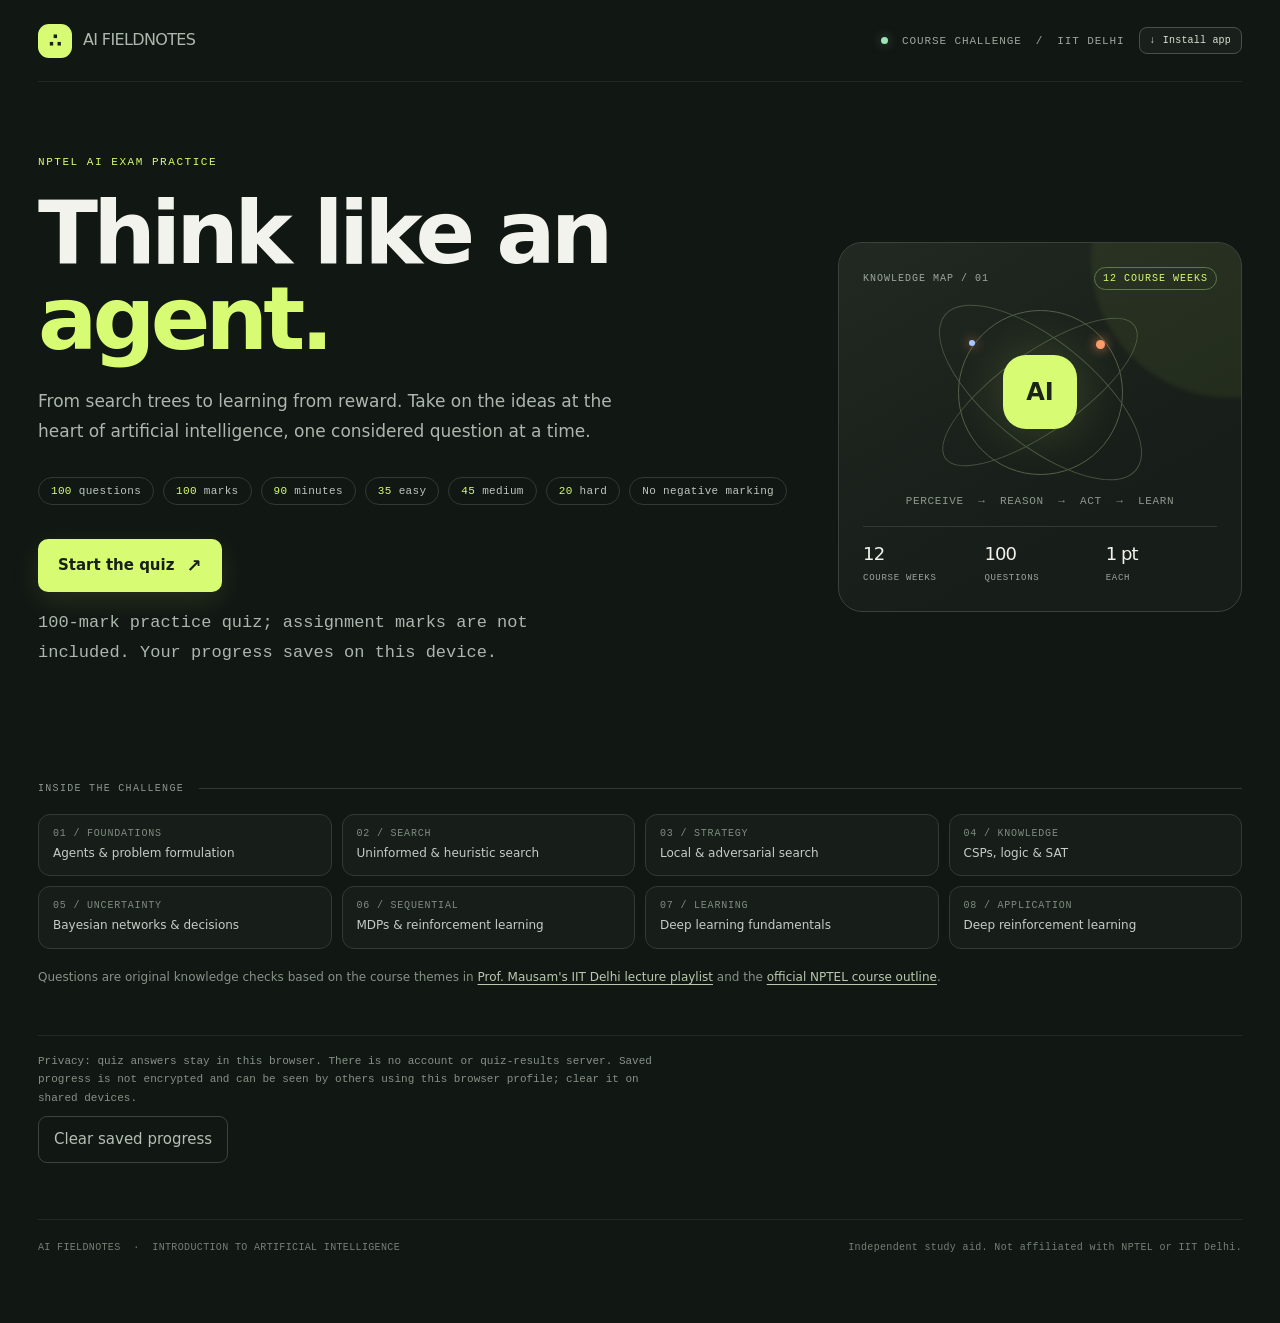
==== publish/index.html @ 31dbb37e "Deploy AI Quiz website" ====
<!doctype html>
<html lang="en">
<head>
  <meta charset="utf-8">
  <meta name="viewport" content="width=device-width, initial-scale=1, viewport-fit=cover">
  <meta name="apple-mobile-web-app-capable" content="yes">
  <meta name="apple-mobile-web-app-status-bar-style" content="black-translucent">
  <meta name="apple-mobile-web-app-title" content="AI Fieldnotes">
  <meta name="mobile-web-app-capable" content="yes">
  <meta name="referrer" content="no-referrer">
  <meta http-equiv="Content-Security-Policy" content="default-src 'self'; script-src 'self'; style-src 'self'; img-src 'self' data:; font-src 'self'; connect-src 'self'; manifest-src 'self'; worker-src 'self'; base-uri 'self'; form-action 'self'; object-src 'none'">
  <link rel="manifest" href="./manifest.webmanifest">
  <link rel="icon" href="./favicon.svg" type="image/svg+xml">
  <link rel="apple-touch-icon" sizes="180x180" href="./icons/apple-touch-icon.png">
  <meta name="theme-color" content="#111713">
  <meta name="description" content="A 100-question, 100-mark exam practice quiz based on the IIT Delhi Introduction to Artificial Intelligence course.">
  <title>AI Fieldnotes — Introduction to Artificial Intelligence</title>

  <link rel="stylesheet" href="./styles.css?v=15">
</head>
<body>
  <div class="shell">
    <header class="topbar">
      <a class="brand" href="#" aria-label="AI Fieldnotes home"><span class="brand-mark">∴</span><span>AI <span>FIELDNOTES</span></span></a>
      <div class="top-right"><span class="status-dot"></span><span class="top-label">Course challenge</span><span aria-hidden="true" class="top-divider">/</span><span class="top-label">IIT Delhi</span><button id="install-btn" class="install-btn" type="button" aria-label="Install AI Fieldnotes">&#8595; <span>Install app</span></button></div>
    </header>

    <main id="welcome-view">
      <section class="hero">
        <div class="hero-copy">
          <div class="eyebrow">NPTEL AI exam practice</div>
          <h1>Think like an <span class="accent">agent.</span></h1>
          <p>From search trees to learning from reward. Take on the ideas at the heart of artificial intelligence, one considered question at a time.</p>
          <div class="pill-row"><span class="pill"><strong>100</strong> questions</span><span class="pill"><strong>100</strong> marks</span><span class="pill"><strong>90</strong> minutes</span><span class="pill"><strong>35</strong> easy</span><span class="pill"><strong>45</strong> medium</span><span class="pill"><strong>20</strong> hard</span><span class="pill">No negative marking</span></div>
          <div class="start-actions">
            <button id="start-btn" class="primary-btn" type="button" disabled aria-busy="true">Loading quiz...</button>
            <button id="end-saved-btn" class="quiet-btn hidden" type="button">End saved quiz and see results</button>
          </div>
          <p id="app-status" class="app-status" role="status" aria-live="polite">Preparing your quiz...</p>
          <p class="hero-note">100-mark practice quiz; assignment marks are not included. Your progress saves on this device.</p>
        </div>
        <aside class="visual-card" aria-label="Quiz overview">
          <div class="visual-top"><span>Knowledge map / 01</span><span class="live-tag">12 course weeks</span></div>
          <div class="orbit-wrap"><div class="orbit"><div class="orbit-core">AI</div><span class="orbit-dot"></span><span class="orbit-dot two"></span></div></div>
          <div class="visual-caption">PERCEIVE&nbsp; → &nbsp;REASON&nbsp; → &nbsp;ACT&nbsp; → &nbsp;LEARN</div>
          <div class="mini-stats"><div class="mini-stat"><b>12</b><span>Course weeks</span></div><div class="mini-stat"><b>100</b><span>Questions</span></div><div class="mini-stat"><b>1 pt</b><span>Each</span></div></div>
        </aside>
      </section>
      <section class="coverage" aria-labelledby="coverage-title">
        <div class="section-line" id="coverage-title">Inside the challenge</div>
        <div class="topic-grid">
          <div class="topic-chip"><b>01 / FOUNDATIONS</b>Agents & problem formulation</div>
          <div class="topic-chip"><b>02 / SEARCH</b>Uninformed & heuristic search</div>
          <div class="topic-chip"><b>03 / STRATEGY</b>Local & adversarial search</div>
          <div class="topic-chip"><b>04 / KNOWLEDGE</b>CSPs, logic & SAT</div>
          <div class="topic-chip"><b>05 / UNCERTAINTY</b>Bayesian networks & decisions</div>
          <div class="topic-chip"><b>06 / SEQUENTIAL</b>MDPs & reinforcement learning</div>
          <div class="topic-chip"><b>07 / LEARNING</b>Deep learning fundamentals</div>
          <div class="topic-chip"><b>08 / APPLICATION</b>Deep reinforcement learning</div>
        </div>
        <p class="source-note">Questions are original knowledge checks based on the course themes in <a href="https://youtube.com/playlist?list=PLp6ek2hDcoNB_YJCruBFjhF79f5ZHyBuz" target="_blank" rel="noreferrer">Prof. Mausam's IIT Delhi lecture playlist</a> and the <a href="https://archive.nptel.ac.in/content/syllabus_pdf/106102220.pdf" target="_blank" rel="noreferrer">official NPTEL course outline</a>.</p>
        <hr class="privacy-divider" aria-hidden="true">
        <p class="hero-note privacy-note">Privacy: quiz answers stay in this browser. There is no account or quiz-results server. Saved progress is not encrypted and can be seen by others using this browser profile; clear it on shared devices.</p>
        <button id="clear-saved-btn" class="quiet-btn" type="button">Clear saved progress</button>
      </section>
    </main>

    <main id="quiz-view" class="hidden" aria-live="polite"></main>
    <main id="result-view" class="hidden"></main>
    <footer class="footer"><span>AI FIELDNOTES &nbsp;·&nbsp; INTRODUCTION TO ARTIFICIAL INTELLIGENCE</span><span>Independent study aid. Not affiliated with NPTEL or IIT Delhi.</span></footer>
  </div>

  <div id="modal-root"></div>
  <div id="toast-root" aria-live="polite"></div>
    <script src="./app.js" defer></script>
</body>
</html>
---- publish/styles.css ----
:root{color-scheme:dark;--bg:#111713;--panel:#191f1b;--panel2:#202823;--line:#303b33;--text:#f1f3ec;--muted:#9ca79d;--lime:#d7fb72;--lime-dark:#a7cd45;--orange:#ff9b6a;--green:#9be5b7;--red:#ff917f;--mono:ui-monospace,SFMono-Regular,Consolas,monospace;--sans:system-ui,-apple-system,BlinkMacSystemFont,"Segoe UI",sans-serif;--display:system-ui,-apple-system,BlinkMacSystemFont,"Segoe UI",sans-serif;--radius:18px}
    *{box-sizing:border-box}html{scroll-behavior:smooth}body{margin:0;background:var(--bg);color:var(--text);font-family:var(--sans);font-size:15px;line-height:1.55}button{font:inherit;color:inherit}button:focus-visible,a:focus-visible,summary:focus-visible{outline:2px solid var(--lime);outline-offset:3px}a{color:inherit}.shell{max-width:1280px;margin:auto;padding:0 38px}.topbar{height:82px;display:flex;align-items:center;justify-content:space-between;border-bottom:1px solid rgba(255,255,255,.08)}.brand{display:flex;gap:11px;align-items:center;text-decoration:none;font-family:var(--display);font-weight:800;font-size:16px;letter-spacing:-.04em}.brand-mark{width:34px;height:34px;border-radius:11px;background:var(--lime);color:#172015;display:grid;place-items:center;font-size:19px;font-weight:800}.brand span:last-child{color:#aeb8ad;font-weight:500}.top-right{display:flex;align-items:center;gap:14px;color:var(--muted);font:11px var(--mono);letter-spacing:.08em;text-transform:uppercase}.status-dot{width:7px;height:7px;background:var(--green);border-radius:50%;box-shadow:0 0 12px #9be5b766}.eyebrow{font:11px var(--mono);letter-spacing:.14em;text-transform:uppercase;color:var(--lime)}h1,h2,h3,p{margin-top:0}h1,h2,h3{font-family:var(--display);letter-spacing:-.055em}h1{font-size:clamp(48px,7vw,88px);line-height:.98;font-weight:700;margin:22px 0 25px;max-width:760px}h1 .accent{color:var(--lime)}h2{font-size:clamp(25px,3vw,36px);line-height:1.12;margin-bottom:10px}h3{font-size:19px;margin-bottom:7px}.muted{color:var(--muted)}.hero{display:grid;grid-template-columns:minmax(0,1.3fr) minmax(300px,.7fr);gap:50px;padding:74px 0 60px;align-items:center}.hero-copy p{max-width:585px;font-size:17px;line-height:1.75;color:#adb7ad;margin-bottom:30px}.pill-row{display:flex;gap:9px;flex-wrap:wrap;margin-bottom:34px}.pill{border:1px solid var(--line);border-radius:100px;padding:7px 12px;color:#bdc7bd;font:11px var(--mono);letter-spacing:.03em}.pill strong{color:var(--lime);font-weight:500}.primary-btn,.secondary-btn,.quiet-btn{border:0;cursor:pointer;transition:transform .18s ease,background .18s ease,border-color .18s ease}.primary-btn{display:inline-flex;align-items:center;justify-content:center;gap:12px;background:var(--lime);color:#172015;border-radius:10px;padding:15px 20px;font-weight:700;box-shadow:0 9px 28px #d7fb721a}.primary-btn:hover{background:#e2ff95;transform:translateY(-2px)}.primary-btn .arrow{font-size:18px;line-height:1}.hero-note{font:11px var(--mono);color:#879287;margin:16px 0 0}.visual-card{border:1px solid #39433a;background:linear-gradient(150deg,#212922,#171d18 70%);border-radius:24px;padding:24px;position:relative;overflow:hidden;min-height:370px}.visual-card:after{content:"";position:absolute;width:280px;height:280px;right:-130px;top:-125px;border-radius:50%;background:#c9f56410;filter:blur(2px)}.visual-top{display:flex;align-items:center;justify-content:space-between;font:10px var(--mono);letter-spacing:.1em;color:var(--muted);text-transform:uppercase}.live-tag{border:1px solid #59704a;color:var(--lime);border-radius:100px;padding:5px 8px}.orbit-wrap{height:205px;display:grid;place-items:center;position:relative}.orbit{width:165px;height:165px;border:1px solid #546049;border-radius:50%;display:grid;place-items:center;position:relative}.orbit:before,.orbit:after{content:"";position:absolute;border:1px solid #45533f;border-radius:50%;transform:rotate(-35deg)}.orbit:before{width:230px;height:78px}.orbit:after{width:245px;height:103px;transform:rotate(39deg)}.orbit-core{width:74px;height:74px;border-radius:23px;background:var(--lime);display:grid;place-items:center;color:#1b2417;font:800 24px var(--display);box-shadow:0 0 50px #d7fb7230;z-index:2}.orbit-dot{position:absolute;width:9px;height:9px;background:#ff9b6a;border-radius:50%;right:17px;top:29px;box-shadow:0 0 12px #ff9b6a}.orbit-dot.two{background:#a8c6ff;left:10px;bottom:36px;right:auto;width:6px;height:6px}.visual-caption{font:11px var(--mono);color:#8e998e;text-align:center;letter-spacing:.06em}.mini-stats{display:grid;grid-template-columns:1fr 1fr 1fr;border-top:1px solid var(--line);margin-top:19px;padding-top:16px;gap:10px}.mini-stat b{display:block;font:18px var(--display);letter-spacing:-.05em}.mini-stat span{font:9px var(--mono);color:var(--muted);letter-spacing:.08em;text-transform:uppercase}.section-line{display:flex;align-items:center;gap:15px;color:#8d988e;font:10px var(--mono);letter-spacing:.13em;text-transform:uppercase;margin-bottom:20px}.section-line:after{content:"";height:1px;background:var(--line);flex:1}.coverage{padding:25px 0 56px}.topic-grid{display:grid;grid-template-columns:repeat(4,1fr);gap:10px}.topic-chip{border:1px solid var(--line);border-radius:12px;padding:13px 14px;background:#171d19;color:#c5cec4;font-size:12px}.topic-chip b{display:block;font:10px var(--mono);color:#7f8c80;margin-bottom:5px;letter-spacing:.08em}.source-note{margin-top:19px;color:#879287;font-size:12px}.source-note a{color:#bac9ae;text-decoration-thickness:1px;text-underline-offset:3px}.footer{padding:22px 0 30px;border-top:1px solid rgba(255,255,255,.08);display:flex;justify-content:space-between;gap:20px;color:#758075;font:10px var(--mono);letter-spacing:.035em}
    .quiz-layout{display:grid;grid-template-columns:270px minmax(0,1fr);gap:25px;padding:34px 0 60px}.quiz-side,.question-panel,.result-card{border:1px solid var(--line);border-radius:var(--radius);background:var(--panel)}.quiz-side{padding:22px;height:max-content;position:sticky;top:18px}.side-heading{font:10px var(--mono);letter-spacing:.12em;color:#899489;text-transform:uppercase}.side-title{font:600 17px var(--display);margin:5px 0 2px}.side-meta{font:11px var(--mono);color:#879287}.progress-track{height:5px;border-radius:6px;background:#313a32;overflow:hidden;margin:18px 0 9px}.progress-fill{height:100%;width:0;background:var(--lime);transition:width .3s ease}.progress-label{display:flex;justify-content:space-between;font:10px var(--mono);color:#a1aca1}.question-nav{display:grid;grid-template-columns:repeat(5,1fr);gap:8px;margin:22px 0}.nav-number{aspect-ratio:1;border:1px solid #3b463d;border-radius:9px;background:transparent;color:#9ca69b;font:11px var(--mono);cursor:pointer;position:relative}.nav-number:hover{border-color:#a6be70;color:var(--text)}.nav-number.current{border-color:var(--lime);background:#d7fb7215;color:var(--lime)}.nav-number.answered:not(.current):after{content:"";position:absolute;width:4px;height:4px;right:5px;top:5px;background:var(--lime);border-radius:50%}.nav-number.flagged:before{content:"";position:absolute;left:5px;top:5px;width:5px;height:5px;background:var(--orange);border-radius:50%}.side-legend{display:flex;gap:12px;color:#839083;font:9px var(--mono);padding-top:14px;border-top:1px solid var(--line)}.legend-dot{display:inline-block;width:5px;height:5px;border-radius:50%;background:var(--lime);margin-right:5px;vertical-align:middle}.legend-dot.orange{background:var(--orange)}.timer-box{border:1px solid var(--line);border-radius:11px;display:flex;justify-content:space-between;padding:12px 13px;margin-top:18px}.timer-label{font:9px var(--mono);color:#879287;text-transform:uppercase;letter-spacing:.08em}.timer-value{font:13px var(--mono);color:#e7eee4}.timer-value.urgent{color:var(--orange)}.question-panel{padding:clamp(23px,4vw,42px);min-height:555px;display:flex;flex-direction:column}.q-topline{display:flex;align-items:center;justify-content:space-between;gap:12px;margin-bottom:33px}.q-number{font:11px var(--mono);color:#9ca69b;letter-spacing:.08em}.q-topic{border:1px solid #495541;border-radius:100px;padding:5px 10px;font:10px var(--mono);color:#c4df8d}.flag-btn{border:0;background:transparent;color:#8e998e;font-size:12px;cursor:pointer;padding:7px}.flag-btn:hover,.flag-btn.active{color:var(--orange)}.question-text{font:600 clamp(23px,3vw,32px)/1.3 var(--display);letter-spacing:-.04em;max-width:800px;margin-bottom:25px}.select-hint{font:10px var(--mono);color:#7f8a7f;margin-bottom:12px}.option-list{display:grid;gap:10px}.option{width:100%;text-align:left;display:grid;grid-template-columns:30px 1fr 18px;align-items:center;gap:13px;border:1px solid #343f36;background:#1b221d;padding:14px 15px;border-radius:12px;color:#dce2d9;cursor:pointer;transition:border .15s ease,background .15s ease}.option:hover{border-color:#71845c;background:#202a21}.option.selected{border-color:var(--lime);background:#d7fb720d}.option-key{height:25px;width:25px;border-radius:8px;border:1px solid #465147;color:#9eaa9e;display:grid;place-items:center;font:10px var(--mono)}.option.selected .option-key{background:var(--lime);border-color:var(--lime);color:#192016}.option-text{font-size:14px;line-height:1.5}.option-check{color:var(--lime);font-size:15px;opacity:0}.option.selected .option-check{opacity:1}.q-bottom{display:flex;justify-content:space-between;align-items:center;gap:10px;margin-top:auto;padding-top:30px}.quiet-btn{background:transparent;border:1px solid #3a453d;border-radius:9px;padding:11px 15px;color:#b5bfb4;cursor:pointer}.quiet-btn:hover:not(:disabled){border-color:#7c8d68;color:var(--text)}.quiet-btn:disabled{opacity:.35;cursor:default}.q-actions{display:flex;gap:9px}.q-bottom .primary-btn{padding:11px 16px;font-size:13px}.keyboard-tip{margin:20px 0 0;text-align:center;color:#788378;font:9px var(--mono)}.kbd{border:1px solid #39433b;border-radius:4px;padding:2px 4px;color:#a9b4a9}
    .result-wrap{padding:42px 0 64px;max-width:1000px;margin:auto}.result-hero{display:grid;grid-template-columns:1.1fr .9fr;gap:20px;margin:27px 0 20px}.result-card{padding:28px}.score-card{background:linear-gradient(145deg,#252e23,#1b221d);position:relative;overflow:hidden}.score-card:after{content:"";position:absolute;width:220px;height:220px;border:1px solid #d7fb721c;border-radius:50%;right:-100px;bottom:-130px;box-shadow:0 0 0 23px #d7fb7208,0 0 0 47px #d7fb7205}.score-label{font:10px var(--mono);letter-spacing:.12em;text-transform:uppercase;color:#a2af9e}.score-big{font:800 clamp(66px,10vw,100px)/1 var(--display);letter-spacing:-.09em;margin:16px 0 6px;color:var(--lime)}.score-big small{font-size:21px;color:#8f9a8e;letter-spacing:-.02em}.score-message{font-size:14px;color:#b9c4b7;max-width:430px}.score-card .primary-btn{margin-top:13px}.result-side{display:flex;flex-direction:column;gap:12px}.stat-card{flex:1;border:1px solid var(--line);background:var(--panel);border-radius:var(--radius);padding:19px 21px}.stat-card span{font:10px var(--mono);color:#89958a;letter-spacing:.1em;text-transform:uppercase}.stat-card b{display:block;font:600 25px var(--display);letter-spacing:-.05em;margin-top:3px}.section-title{display:flex;justify-content:space-between;align-items:baseline;gap:10px;margin:35px 0 14px}.section-title span{font:10px var(--mono);color:#818d82}.breakdown{display:grid;gap:8px}.break-row{display:grid;grid-template-columns:190px 1fr 60px;gap:15px;align-items:center;border:1px solid var(--line);background:#171d19;border-radius:10px;padding:12px 14px}.break-name{font-size:12px;color:#c2cbc1}.break-bar{appearance:none;width:100%;height:5px;border:0;background:#303a32;border-radius:9px;overflow:hidden;vertical-align:middle}.break-bar::-webkit-progress-bar{background:#303a32;border-radius:9px}.break-bar::-webkit-progress-value{background:#a8c867;border-radius:9px}.break-bar::-moz-progress-bar{background:#a8c867;border-radius:9px}.break-score{text-align:right;font:10px var(--mono);color:#aab5a9}.review-box{border:1px solid var(--line);background:var(--panel);border-radius:14px;margin-bottom:10px;overflow:hidden}.review-box summary{cursor:pointer;list-style:none;padding:15px 17px;display:grid;grid-template-columns:35px 1fr auto;align-items:start;gap:10px}.review-box summary::-webkit-details-marker{display:none}.review-icon{width:25px;height:25px;border-radius:8px;display:grid;place-items:center;font:12px var(--mono)}.review-icon.correct{background:#9be5b71b;color:var(--green)}.review-icon.incorrect{background:#ff917f19;color:var(--red)}.review-q{font-size:13px;line-height:1.45}.review-score{font:10px var(--mono);color:#98a397}.review-content{padding:0 20px 18px 62px;color:#aeb9ae;font-size:12px}.review-content p{margin:6px 0}.review-content b{color:#e7eee4}.review-content .correct-answer{color:var(--green)}.review-content .your-answer{color:var(--red)}.review-content .your-answer.neutral{color:#bbc4ba}.result-actions{display:flex;gap:9px;flex-wrap:wrap;margin-top:22px}.result-actions .primary-btn,.result-actions .quiet-btn{font-size:12px}.modal-backdrop{position:fixed;inset:0;background:#090c0ad9;display:grid;place-items:center;padding:20px;z-index:10;backdrop-filter:blur(5px)}.modal{width:min(440px,100%);border:1px solid #485446;background:#1b221d;border-radius:19px;padding:26px;box-shadow:0 20px 80px #0009}.modal h2{font-size:24px;margin-bottom:8px}.modal p{font-size:13px;color:#aab5a8}.modal-actions{display:flex;justify-content:flex-end;gap:8px;margin-top:22px}.hidden{display:none!important}.toast{position:fixed;bottom:20px;left:50%;transform:translateX(-50%);background:#273128;border:1px solid #58674b;color:#e8f2e1;border-radius:10px;padding:10px 15px;font:11px var(--mono);z-index:20;box-shadow:0 10px 35px #0007}
    @media(max-width:900px){.shell{padding:0 24px}.hero{gap:25px}.topic-grid{grid-template-columns:repeat(3,1fr)}.quiz-layout{grid-template-columns:220px minmax(0,1fr);gap:15px}.quiz-side{padding:16px}.question-nav{gap:5px}.nav-number{border-radius:7px}}
    @media(max-width:680px){.shell{padding:0 17px}.topbar{height:66px}.top-right{font-size:9px}.hero{grid-template-columns:1fr;padding:49px 0 42px;gap:32px}.hero-copy p{font-size:15px}.visual-card{min-height:340px}.topic-grid{grid-template-columns:repeat(2,1fr)}.coverage{padding-bottom:38px}.footer{font-size:9px;flex-direction:column;gap:7px}.quiz-layout{grid-template-columns:1fr;padding-top:17px}.quiz-side{position:static;padding:14px}.side-heading,.side-title,.side-meta,.side-legend{display:none}.progress-track{margin:0 0 7px}.progress-label{font-size:9px}.question-nav{display:flex;overflow-x:auto;margin:13px 0 0;padding:1px 1px 4px}.nav-number{flex:0 0 32px;width:32px;height:32px;aspect-ratio:auto}.timer-box{position:absolute;right:17px;top:73px;padding:6px 9px;gap:9px;border:0}.timer-label{display:none}.question-panel{min-height:calc(100dvh - 190px);padding:21px 17px}.q-topline{margin-bottom:25px;padding-right:2px}.question-text{font-size:25px}.option{grid-template-columns:27px 1fr 14px;gap:10px;padding:12px}.option-text{font-size:13px}.q-bottom{padding-top:24px}.q-bottom .primary-btn,.quiet-btn{padding:10px 12px}.keyboard-tip{display:none}.result-wrap{padding-top:28px}.result-hero{grid-template-columns:1fr}.score-card{padding:23px}.result-side{display:grid;grid-template-columns:1fr 1fr}.stat-card{padding:14px}.stat-card b{font-size:20px}.break-row{grid-template-columns:120px 1fr 45px;gap:8px;padding:10px}.break-name{font-size:10px}.review-box summary{grid-template-columns:28px 1fr auto;padding:13px 12px;gap:7px}.review-q{font-size:12px}.review-content{padding:0 13px 15px 47px}.section-title{margin-top:28px}}
    @media(max-width:370px){.shell{padding:0 12px}.top-right{gap:7px}.brand{font-size:14px}.topic-grid{gap:7px}.topic-chip{padding:10px}.q-actions{gap:5px}.q-bottom .primary-btn,.quiet-btn{font-size:11px;padding:9px}.question-text{font-size:22px}}
    @media(prefers-reduced-motion:reduce){*,*:before,*:after{scroll-behavior:auto!important;transition:none!important;animation:none!important}}
  

    .start-actions{display:flex;flex-wrap:wrap;align-items:center;gap:10px}
    .privacy-note{max-width:620px;line-height:1.7}
    .q-topline-info{display:flex;align-items:center;gap:9px;flex-wrap:wrap}
    .difficulty-badge{display:inline-block;border:1px solid var(--line);border-radius:100px;padding:4px 8px;font:9px var(--mono);letter-spacing:.08em}
    .difficulty-easy{color:var(--green);border-color:#3c6950}
    .difficulty-medium{color:#f4d68a;border-color:#6f5e34}
    .difficulty-hard{color:var(--orange);border-color:#73483b}
    body{padding-top:env(safe-area-inset-top);padding-bottom:env(safe-area-inset-bottom)}
    .install-btn{display:inline-flex;align-items:center;gap:7px;border:1px solid #465248;border-radius:8px;background:#19201b;color:#d8e2d5;padding:7px 10px;font:10px var(--mono);letter-spacing:.02em;cursor:pointer;transition:border-color .18s ease,background .18s ease}
    .install-btn:hover{border-color:var(--lime);background:#232c24}
    .install-btn:disabled{opacity:.65;cursor:default}
    .primary-btn:disabled{opacity:.7;cursor:wait;transform:none}
    .app-status{font:11px var(--mono);color:#a8b39f;margin:11px 0 0}
    .app-status.error{color:var(--orange);max-width:470px;line-height:1.7}
    @media(min-width:901px){.shell{padding-left:max(38px,env(safe-area-inset-left));padding-right:max(38px,env(safe-area-inset-right))}}
    @media(min-width:681px) and (max-width:900px){.shell{padding-left:max(24px,env(safe-area-inset-left));padding-right:max(24px,env(safe-area-inset-right))}}
    @media(max-width:680px){.shell{padding-left:max(17px,env(safe-area-inset-left));padding-right:max(17px,env(safe-area-inset-right))}.top-label,.top-divider{display:none}.top-right{gap:8px}.install-btn{padding:7px 8px}}
    @media(max-width:370px){.shell{padding-left:max(12px,env(safe-area-inset-left));padding-right:max(12px,env(safe-area-inset-right))}.install-btn span{display:none}.install-btn{font-size:14px}}
  

    @media print {
      :root{color-scheme:light;--bg:#fff;--panel:#fff;--text:#111;--muted:#555;--line:#ddd}
      body{background:#fff;color:#111}.shell{max-width:none;padding:0}.topbar,.footer,.result-actions,.score-card .primary-btn{display:none!important}
      #welcome-view,#quiz-view{display:none!important}#result-view{display:block!important}.result-wrap{padding:0;max-width:none}
      .result-card,.stat-card,.break-row,.review-box{background:#fff;border-color:#ddd;break-inside:avoid}
      .score-card:after{display:none}.score-big{color:#304915}.result-review{break-inside:avoid}
      details.review-box{display:block}details.review-box:not([open])>.review-content{display:block}
      .result-hero{grid-template-columns:1.1fr .9fr}.section-title{margin:18px 0 8px}
    }
  

.coverage .privacy-divider{border:0;border-top:1px solid rgba(255,255,255,.08);width:100%;margin:48px 0 16px}.coverage .privacy-note{margin-top:0}.coverage #clear-saved-btn{margin-top:8px}
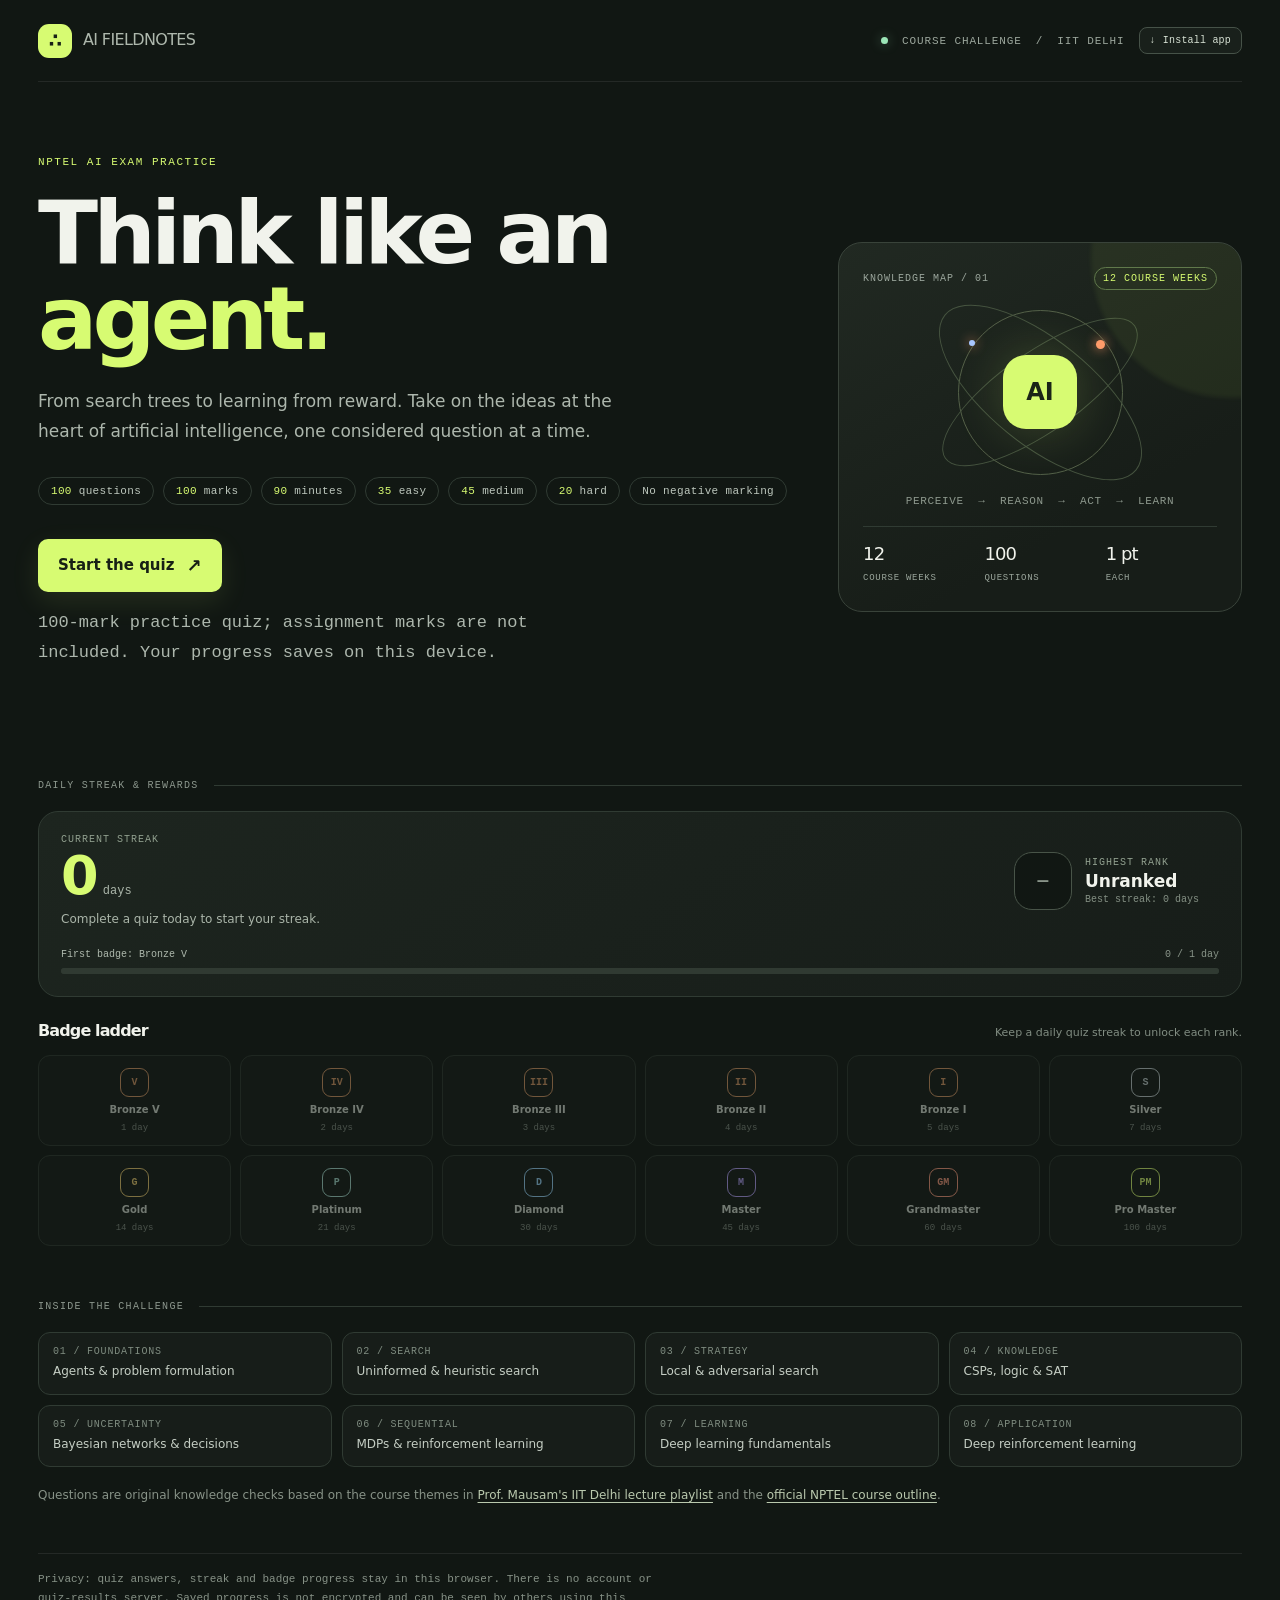
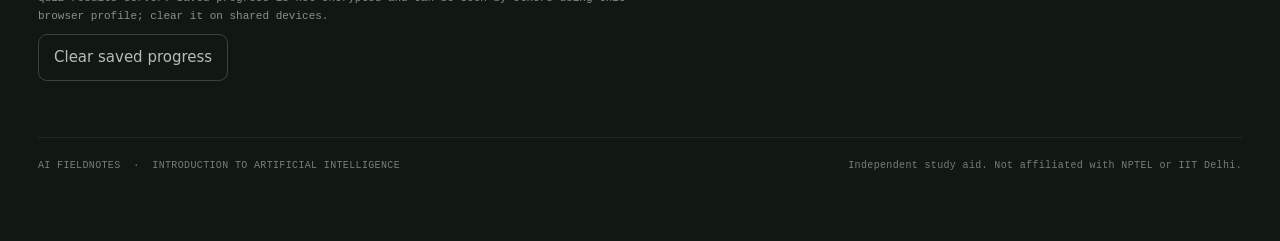
==== commit 5bde0e16: "Add streaks and rank rewards" ====
--- a/publish/index.html
+++ b/publish/index.html
@@ -16,7 +16,7 @@
   <meta name="description" content="A 100-question, 100-mark exam practice quiz based on the IIT Delhi Introduction to Artificial Intelligence course.">
   <title>AI Fieldnotes — Introduction to Artificial Intelligence</title>
 
-  <link rel="stylesheet" href="./styles.css?v=15">
+  <link rel="stylesheet" href="./styles.css?v=16">
 </head>
 <body>
   <div class="shell">
@@ -46,6 +46,32 @@
           <div class="mini-stats"><div class="mini-stat"><b>12</b><span>Course weeks</span></div><div class="mini-stat"><b>100</b><span>Questions</span></div><div class="mini-stat"><b>1 pt</b><span>Each</span></div></div>
         </aside>
       </section>
+      <section class="progress-section" aria-labelledby="progress-section-title">
+        <div class="section-line" id="progress-section-title">Daily streak &amp; rewards</div>
+        <div class="progress-panel">
+          <div class="streak-overview">
+            <div class="streak-primary">
+              <span class="progress-label-small">Current streak</span>
+              <div class="streak-number"><strong id="streak-current">0</strong><span>days</span></div>
+              <p id="streak-message" class="streak-message">Complete a quiz today to start your streak.</p>
+            </div>
+            <div class="rank-summary">
+              <div id="rank-seal" class="rank-seal" aria-hidden="true">—</div>
+              <div class="rank-summary-copy">
+                <span class="progress-label-small">Highest rank</span>
+                <strong id="rank-current">Unranked</strong>
+                <small id="streak-best">Best streak: 0 days</small>
+              </div>
+            </div>
+          </div>
+          <div class="rank-progress-wrap">
+            <div class="rank-progress-caption"><span id="rank-next-label">First badge: Bronze V</span><span id="rank-next-count">0 / 1 day</span></div>
+            <progress id="rank-progress" class="rank-progress" value="0" max="1" aria-label="Progress toward the next rank badge"></progress>
+          </div>
+        </div>
+        <div class="badge-heading"><h3>Badge ladder</h3><p>Keep a daily quiz streak to unlock each rank.</p></div>
+        <div id="badge-ladder" class="badge-ladder" role="list" aria-label="Streak rank badges"></div>
+      </section>
       <section class="coverage" aria-labelledby="coverage-title">
         <div class="section-line" id="coverage-title">Inside the challenge</div>
         <div class="topic-grid">
@@ -60,7 +86,7 @@
         </div>
         <p class="source-note">Questions are original knowledge checks based on the course themes in <a href="https://youtube.com/playlist?list=PLp6ek2hDcoNB_YJCruBFjhF79f5ZHyBuz" target="_blank" rel="noreferrer">Prof. Mausam's IIT Delhi lecture playlist</a> and the <a href="https://archive.nptel.ac.in/content/syllabus_pdf/106102220.pdf" target="_blank" rel="noreferrer">official NPTEL course outline</a>.</p>
         <hr class="privacy-divider" aria-hidden="true">
-        <p class="hero-note privacy-note">Privacy: quiz answers stay in this browser. There is no account or quiz-results server. Saved progress is not encrypted and can be seen by others using this browser profile; clear it on shared devices.</p>
+        <p class="hero-note privacy-note">Privacy: quiz answers, streak and badge progress stay in this browser. There is no account or quiz-results server. Saved progress is not encrypted and can be seen by others using this browser profile; clear it on shared devices.</p>
         <button id="clear-saved-btn" class="quiet-btn" type="button">Clear saved progress</button>
       </section>
     </main>
--- a/publish/styles.css
+++ b/publish/styles.css
@@ -1,4 +1,4 @@
-    :root{color-scheme:dark;--bg:#111713;--panel:#191f1b;--panel2:#202823;--line:#303b33;--text:#f1f3ec;--muted:#9ca79d;--lime:#d7fb72;--lime-dark:#a7cd45;--orange:#ff9b6a;--green:#9be5b7;--red:#ff917f;--mono:ui-monospace,SFMono-Regular,Consolas,monospace;--sans:system-ui,-apple-system,BlinkMacSystemFont,"Segoe UI",sans-serif;--display:system-ui,-apple-system,BlinkMacSystemFont,"Segoe UI",sans-serif;--radius:18px}
+﻿    :root{color-scheme:dark;--bg:#111713;--panel:#191f1b;--panel2:#202823;--line:#303b33;--text:#f1f3ec;--muted:#9ca79d;--lime:#d7fb72;--lime-dark:#a7cd45;--orange:#ff9b6a;--green:#9be5b7;--red:#ff917f;--mono:ui-monospace,SFMono-Regular,Consolas,monospace;--sans:system-ui,-apple-system,BlinkMacSystemFont,"Segoe UI",sans-serif;--display:system-ui,-apple-system,BlinkMacSystemFont,"Segoe UI",sans-serif;--radius:18px}
     *{box-sizing:border-box}html{scroll-behavior:smooth}body{margin:0;background:var(--bg);color:var(--text);font-family:var(--sans);font-size:15px;line-height:1.55}button{font:inherit;color:inherit}button:focus-visible,a:focus-visible,summary:focus-visible{outline:2px solid var(--lime);outline-offset:3px}a{color:inherit}.shell{max-width:1280px;margin:auto;padding:0 38px}.topbar{height:82px;display:flex;align-items:center;justify-content:space-between;border-bottom:1px solid rgba(255,255,255,.08)}.brand{display:flex;gap:11px;align-items:center;text-decoration:none;font-family:var(--display);font-weight:800;font-size:16px;letter-spacing:-.04em}.brand-mark{width:34px;height:34px;border-radius:11px;background:var(--lime);color:#172015;display:grid;place-items:center;font-size:19px;font-weight:800}.brand span:last-child{color:#aeb8ad;font-weight:500}.top-right{display:flex;align-items:center;gap:14px;color:var(--muted);font:11px var(--mono);letter-spacing:.08em;text-transform:uppercase}.status-dot{width:7px;height:7px;background:var(--green);border-radius:50%;box-shadow:0 0 12px #9be5b766}.eyebrow{font:11px var(--mono);letter-spacing:.14em;text-transform:uppercase;color:var(--lime)}h1,h2,h3,p{margin-top:0}h1,h2,h3{font-family:var(--display);letter-spacing:-.055em}h1{font-size:clamp(48px,7vw,88px);line-height:.98;font-weight:700;margin:22px 0 25px;max-width:760px}h1 .accent{color:var(--lime)}h2{font-size:clamp(25px,3vw,36px);line-height:1.12;margin-bottom:10px}h3{font-size:19px;margin-bottom:7px}.muted{color:var(--muted)}.hero{display:grid;grid-template-columns:minmax(0,1.3fr) minmax(300px,.7fr);gap:50px;padding:74px 0 60px;align-items:center}.hero-copy p{max-width:585px;font-size:17px;line-height:1.75;color:#adb7ad;margin-bottom:30px}.pill-row{display:flex;gap:9px;flex-wrap:wrap;margin-bottom:34px}.pill{border:1px solid var(--line);border-radius:100px;padding:7px 12px;color:#bdc7bd;font:11px var(--mono);letter-spacing:.03em}.pill strong{color:var(--lime);font-weight:500}.primary-btn,.secondary-btn,.quiet-btn{border:0;cursor:pointer;transition:transform .18s ease,background .18s ease,border-color .18s ease}.primary-btn{display:inline-flex;align-items:center;justify-content:center;gap:12px;background:var(--lime);color:#172015;border-radius:10px;padding:15px 20px;font-weight:700;box-shadow:0 9px 28px #d7fb721a}.primary-btn:hover{background:#e2ff95;transform:translateY(-2px)}.primary-btn .arrow{font-size:18px;line-height:1}.hero-note{font:11px var(--mono);color:#879287;margin:16px 0 0}.visual-card{border:1px solid #39433a;background:linear-gradient(150deg,#212922,#171d18 70%);border-radius:24px;padding:24px;position:relative;overflow:hidden;min-height:370px}.visual-card:after{content:"";position:absolute;width:280px;height:280px;right:-130px;top:-125px;border-radius:50%;background:#c9f56410;filter:blur(2px)}.visual-top{display:flex;align-items:center;justify-content:space-between;font:10px var(--mono);letter-spacing:.1em;color:var(--muted);text-transform:uppercase}.live-tag{border:1px solid #59704a;color:var(--lime);border-radius:100px;padding:5px 8px}.orbit-wrap{height:205px;display:grid;place-items:center;position:relative}.orbit{width:165px;height:165px;border:1px solid #546049;border-radius:50%;display:grid;place-items:center;position:relative}.orbit:before,.orbit:after{content:"";position:absolute;border:1px solid #45533f;border-radius:50%;transform:rotate(-35deg)}.orbit:before{width:230px;height:78px}.orbit:after{width:245px;height:103px;transform:rotate(39deg)}.orbit-core{width:74px;height:74px;border-radius:23px;background:var(--lime);display:grid;place-items:center;color:#1b2417;font:800 24px var(--display);box-shadow:0 0 50px #d7fb7230;z-index:2}.orbit-dot{position:absolute;width:9px;height:9px;background:#ff9b6a;border-radius:50%;right:17px;top:29px;box-shadow:0 0 12px #ff9b6a}.orbit-dot.two{background:#a8c6ff;left:10px;bottom:36px;right:auto;width:6px;height:6px}.visual-caption{font:11px var(--mono);color:#8e998e;text-align:center;letter-spacing:.06em}.mini-stats{display:grid;grid-template-columns:1fr 1fr 1fr;border-top:1px solid var(--line);margin-top:19px;padding-top:16px;gap:10px}.mini-stat b{display:block;font:18px var(--display);letter-spacing:-.05em}.mini-stat span{font:9px var(--mono);color:var(--muted);letter-spacing:.08em;text-transform:uppercase}.section-line{display:flex;align-items:center;gap:15px;color:#8d988e;font:10px var(--mono);letter-spacing:.13em;text-transform:uppercase;margin-bottom:20px}.section-line:after{content:"";height:1px;background:var(--line);flex:1}.coverage{padding:25px 0 56px}.topic-grid{display:grid;grid-template-columns:repeat(4,1fr);gap:10px}.topic-chip{border:1px solid var(--line);border-radius:12px;padding:13px 14px;background:#171d19;color:#c5cec4;font-size:12px}.topic-chip b{display:block;font:10px var(--mono);color:#7f8c80;margin-bottom:5px;letter-spacing:.08em}.source-note{margin-top:19px;color:#879287;font-size:12px}.source-note a{color:#bac9ae;text-decoration-thickness:1px;text-underline-offset:3px}.footer{padding:22px 0 30px;border-top:1px solid rgba(255,255,255,.08);display:flex;justify-content:space-between;gap:20px;color:#758075;font:10px var(--mono);letter-spacing:.035em}
     .quiz-layout{display:grid;grid-template-columns:270px minmax(0,1fr);gap:25px;padding:34px 0 60px}.quiz-side,.question-panel,.result-card{border:1px solid var(--line);border-radius:var(--radius);background:var(--panel)}.quiz-side{padding:22px;height:max-content;position:sticky;top:18px}.side-heading{font:10px var(--mono);letter-spacing:.12em;color:#899489;text-transform:uppercase}.side-title{font:600 17px var(--display);margin:5px 0 2px}.side-meta{font:11px var(--mono);color:#879287}.progress-track{height:5px;border-radius:6px;background:#313a32;overflow:hidden;margin:18px 0 9px}.progress-fill{height:100%;width:0;background:var(--lime);transition:width .3s ease}.progress-label{display:flex;justify-content:space-between;font:10px var(--mono);color:#a1aca1}.question-nav{display:grid;grid-template-columns:repeat(5,1fr);gap:8px;margin:22px 0}.nav-number{aspect-ratio:1;border:1px solid #3b463d;border-radius:9px;background:transparent;color:#9ca69b;font:11px var(--mono);cursor:pointer;position:relative}.nav-number:hover{border-color:#a6be70;color:var(--text)}.nav-number.current{border-color:var(--lime);background:#d7fb7215;color:var(--lime)}.nav-number.answered:not(.current):after{content:"";position:absolute;width:4px;height:4px;right:5px;top:5px;background:var(--lime);border-radius:50%}.nav-number.flagged:before{content:"";position:absolute;left:5px;top:5px;width:5px;height:5px;background:var(--orange);border-radius:50%}.side-legend{display:flex;gap:12px;color:#839083;font:9px var(--mono);padding-top:14px;border-top:1px solid var(--line)}.legend-dot{display:inline-block;width:5px;height:5px;border-radius:50%;background:var(--lime);margin-right:5px;vertical-align:middle}.legend-dot.orange{background:var(--orange)}.timer-box{border:1px solid var(--line);border-radius:11px;display:flex;justify-content:space-between;padding:12px 13px;margin-top:18px}.timer-label{font:9px var(--mono);color:#879287;text-transform:uppercase;letter-spacing:.08em}.timer-value{font:13px var(--mono);color:#e7eee4}.timer-value.urgent{color:var(--orange)}.question-panel{padding:clamp(23px,4vw,42px);min-height:555px;display:flex;flex-direction:column}.q-topline{display:flex;align-items:center;justify-content:space-between;gap:12px;margin-bottom:33px}.q-number{font:11px var(--mono);color:#9ca69b;letter-spacing:.08em}.q-topic{border:1px solid #495541;border-radius:100px;padding:5px 10px;font:10px var(--mono);color:#c4df8d}.flag-btn{border:0;background:transparent;color:#8e998e;font-size:12px;cursor:pointer;padding:7px}.flag-btn:hover,.flag-btn.active{color:var(--orange)}.question-text{font:600 clamp(23px,3vw,32px)/1.3 var(--display);letter-spacing:-.04em;max-width:800px;margin-bottom:25px}.select-hint{font:10px var(--mono);color:#7f8a7f;margin-bottom:12px}.option-list{display:grid;gap:10px}.option{width:100%;text-align:left;display:grid;grid-template-columns:30px 1fr 18px;align-items:center;gap:13px;border:1px solid #343f36;background:#1b221d;padding:14px 15px;border-radius:12px;color:#dce2d9;cursor:pointer;transition:border .15s ease,background .15s ease}.option:hover{border-color:#71845c;background:#202a21}.option.selected{border-color:var(--lime);background:#d7fb720d}.option-key{height:25px;width:25px;border-radius:8px;border:1px solid #465147;color:#9eaa9e;display:grid;place-items:center;font:10px var(--mono)}.option.selected .option-key{background:var(--lime);border-color:var(--lime);color:#192016}.option-text{font-size:14px;line-height:1.5}.option-check{color:var(--lime);font-size:15px;opacity:0}.option.selected .option-check{opacity:1}.q-bottom{display:flex;justify-content:space-between;align-items:center;gap:10px;margin-top:auto;padding-top:30px}.quiet-btn{background:transparent;border:1px solid #3a453d;border-radius:9px;padding:11px 15px;color:#b5bfb4;cursor:pointer}.quiet-btn:hover:not(:disabled){border-color:#7c8d68;color:var(--text)}.quiet-btn:disabled{opacity:.35;cursor:default}.q-actions{display:flex;gap:9px}.q-bottom .primary-btn{padding:11px 16px;font-size:13px}.keyboard-tip{margin:20px 0 0;text-align:center;color:#788378;font:9px var(--mono)}.kbd{border:1px solid #39433b;border-radius:4px;padding:2px 4px;color:#a9b4a9}
     .result-wrap{padding:42px 0 64px;max-width:1000px;margin:auto}.result-hero{display:grid;grid-template-columns:1.1fr .9fr;gap:20px;margin:27px 0 20px}.result-card{padding:28px}.score-card{background:linear-gradient(145deg,#252e23,#1b221d);position:relative;overflow:hidden}.score-card:after{content:"";position:absolute;width:220px;height:220px;border:1px solid #d7fb721c;border-radius:50%;right:-100px;bottom:-130px;box-shadow:0 0 0 23px #d7fb7208,0 0 0 47px #d7fb7205}.score-label{font:10px var(--mono);letter-spacing:.12em;text-transform:uppercase;color:#a2af9e}.score-big{font:800 clamp(66px,10vw,100px)/1 var(--display);letter-spacing:-.09em;margin:16px 0 6px;color:var(--lime)}.score-big small{font-size:21px;color:#8f9a8e;letter-spacing:-.02em}.score-message{font-size:14px;color:#b9c4b7;max-width:430px}.score-card .primary-btn{margin-top:13px}.result-side{display:flex;flex-direction:column;gap:12px}.stat-card{flex:1;border:1px solid var(--line);background:var(--panel);border-radius:var(--radius);padding:19px 21px}.stat-card span{font:10px var(--mono);color:#89958a;letter-spacing:.1em;text-transform:uppercase}.stat-card b{display:block;font:600 25px var(--display);letter-spacing:-.05em;margin-top:3px}.section-title{display:flex;justify-content:space-between;align-items:baseline;gap:10px;margin:35px 0 14px}.section-title span{font:10px var(--mono);color:#818d82}.breakdown{display:grid;gap:8px}.break-row{display:grid;grid-template-columns:190px 1fr 60px;gap:15px;align-items:center;border:1px solid var(--line);background:#171d19;border-radius:10px;padding:12px 14px}.break-name{font-size:12px;color:#c2cbc1}.break-bar{appearance:none;width:100%;height:5px;border:0;background:#303a32;border-radius:9px;overflow:hidden;vertical-align:middle}.break-bar::-webkit-progress-bar{background:#303a32;border-radius:9px}.break-bar::-webkit-progress-value{background:#a8c867;border-radius:9px}.break-bar::-moz-progress-bar{background:#a8c867;border-radius:9px}.break-score{text-align:right;font:10px var(--mono);color:#aab5a9}.review-box{border:1px solid var(--line);background:var(--panel);border-radius:14px;margin-bottom:10px;overflow:hidden}.review-box summary{cursor:pointer;list-style:none;padding:15px 17px;display:grid;grid-template-columns:35px 1fr auto;align-items:start;gap:10px}.review-box summary::-webkit-details-marker{display:none}.review-icon{width:25px;height:25px;border-radius:8px;display:grid;place-items:center;font:12px var(--mono)}.review-icon.correct{background:#9be5b71b;color:var(--green)}.review-icon.incorrect{background:#ff917f19;color:var(--red)}.review-q{font-size:13px;line-height:1.45}.review-score{font:10px var(--mono);color:#98a397}.review-content{padding:0 20px 18px 62px;color:#aeb9ae;font-size:12px}.review-content p{margin:6px 0}.review-content b{color:#e7eee4}.review-content .correct-answer{color:var(--green)}.review-content .your-answer{color:var(--red)}.review-content .your-answer.neutral{color:#bbc4ba}.result-actions{display:flex;gap:9px;flex-wrap:wrap;margin-top:22px}.result-actions .primary-btn,.result-actions .quiet-btn{font-size:12px}.modal-backdrop{position:fixed;inset:0;background:#090c0ad9;display:grid;place-items:center;padding:20px;z-index:10;backdrop-filter:blur(5px)}.modal{width:min(440px,100%);border:1px solid #485446;background:#1b221d;border-radius:19px;padding:26px;box-shadow:0 20px 80px #0009}.modal h2{font-size:24px;margin-bottom:8px}.modal p{font-size:13px;color:#aab5a8}.modal-actions{display:flex;justify-content:flex-end;gap:8px;margin-top:22px}.hidden{display:none!important}.toast{position:fixed;bottom:20px;left:50%;transform:translateX(-50%);background:#273128;border:1px solid #58674b;color:#e8f2e1;border-radius:10px;padding:10px 15px;font:11px var(--mono);z-index:20;box-shadow:0 10px 35px #0007}
@@ -41,3 +41,8 @@
 
 .coverage .privacy-divider{border:0;border-top:1px solid rgba(255,255,255,.08);width:100%;margin:48px 0 16px}.coverage .privacy-note{margin-top:0}.coverage #clear-saved-btn{margin-top:8px}
 
+.progress-section{padding:22px 0 30px}.progress-panel{border:1px solid var(--line);border-radius:20px;background:linear-gradient(145deg,#1d251f,#171d19);padding:22px}.streak-overview{display:grid;grid-template-columns:minmax(0,1fr) auto;align-items:center;gap:24px}.progress-label-small{display:block;color:#91a08f;font:10px var(--mono);letter-spacing:.1em;text-transform:uppercase}.streak-number{display:flex;align-items:baseline;gap:8px;margin:4px 0}.streak-number strong{color:var(--lime);font:700 54px/1 var(--display);letter-spacing:-.07em}.streak-number span{color:#aab5a9;font:12px var(--mono)}.streak-message{margin:7px 0 0;color:#aab5a9;font-size:12px}.rank-summary{display:flex;align-items:center;gap:13px;min-width:205px}.rank-seal{width:58px;height:58px;flex:0 0 58px;display:grid;place-items:center;border:1px solid #485448;border-radius:18px;background:#111713;color:#899489;font:700 18px var(--mono)}.rank-seal.rank-bronze{color:#d99b68;border-color:#805b3e}.rank-seal.rank-silver{color:#c3d0d1;border-color:#697b7a}.rank-seal.rank-gold{color:#f0cf72;border-color:#817046}.rank-seal.rank-platinum{color:#a9e0d3;border-color:#527d74}.rank-seal.rank-diamond{color:#9bd8ff;border-color:#4c7892}.rank-seal.rank-master{color:#b8a4ff;border-color:#6a5d94}.rank-seal.rank-grandmaster{color:#ff9e80;border-color:#8a5847}.rank-seal.rank-pro-master{color:var(--lime);border-color:#80964a}.rank-summary-copy{display:grid;gap:3px}.rank-summary-copy strong{color:var(--text);font:600 17px var(--display)}.rank-summary-copy small{color:#849084;font:10px var(--mono)}.rank-progress-wrap{margin-top:21px}.rank-progress-caption{display:flex;justify-content:space-between;gap:12px;margin-bottom:8px;color:#aeb9ad;font:10px var(--mono)}.rank-progress-caption span:last-child{color:#889488;text-align:right}.rank-progress{appearance:none;display:block;width:100%;height:6px;border:0;border-radius:8px;background:#303a32;overflow:hidden}.rank-progress::-webkit-progress-bar{background:#303a32;border-radius:8px}.rank-progress::-webkit-progress-value{background:var(--lime);border-radius:8px;transition:width .25s ease}.rank-progress::-moz-progress-bar{background:var(--lime);border-radius:8px}.badge-heading{display:flex;align-items:baseline;justify-content:space-between;gap:12px;margin:22px 0 11px}.badge-heading h3{margin:0;font-size:16px}.badge-heading p{margin:0;color:#818d82;font-size:11px}.badge-ladder{display:grid;grid-template-columns:repeat(6,minmax(0,1fr));gap:9px}.rank-tile{min-width:0;min-height:91px;display:flex;flex-direction:column;align-items:center;justify-content:center;gap:5px;border:1px solid #303a32;border-radius:12px;background:#171d19;opacity:.48;text-align:center}.rank-tile.unlocked{opacity:1;background:linear-gradient(150deg,#202821,#171d19)}.rank-tile.current{border-color:var(--rank-color);box-shadow:0 0 0 1px rgba(255,255,255,.04)}.rank-tile.rank-bronze{--rank-color:#d99b68}.rank-tile.rank-silver{--rank-color:#c3d0d1}.rank-tile.rank-gold{--rank-color:#f0cf72}.rank-tile.rank-platinum{--rank-color:#a9e0d3}.rank-tile.rank-diamond{--rank-color:#9bd8ff}.rank-tile.rank-master{--rank-color:#b8a4ff}.rank-tile.rank-grandmaster{--rank-color:#ff9e80}.rank-tile.rank-pro-master{--rank-color:#d7fb72}.rank-token{width:29px;height:29px;display:grid;place-items:center;border:1px solid var(--rank-color);border-radius:9px;color:var(--rank-color);font:700 10px var(--mono)}.rank-tile strong{max-width:100%;overflow-wrap:anywhere;color:#dce4d9;font-size:10px}.rank-tile small{color:#879287;font:9px var(--mono)}.reward-result{display:flex;align-items:center;gap:16px;margin:0 0 22px;padding:18px 20px;border:1px solid var(--line);border-radius:16px;background:linear-gradient(120deg,#202a21,#171d19)}.reward-seal{width:52px;height:52px;flex-basis:52px;border-radius:16px}.reward-result-copy{display:grid;gap:4px}.reward-result-copy>strong{color:var(--text);font:600 18px var(--display)}.reward-result-copy p{margin:0;color:#aab5a8;font-size:12px;line-height:1.55}
+@media(max-width:900px){.badge-ladder{grid-template-columns:repeat(4,minmax(0,1fr))}}
+@media(max-width:680px){.progress-section{padding:12px 0 20px}.progress-panel{padding:17px}.streak-overview{grid-template-columns:1fr;gap:17px}.rank-summary{min-width:0}.badge-ladder{grid-template-columns:repeat(3,minmax(0,1fr))}.badge-heading{align-items:flex-start;flex-direction:column;gap:5px}.rank-tile{min-height:84px}.reward-result{align-items:flex-start;padding:15px}.reward-seal{width:44px;height:44px;flex-basis:44px;border-radius:13px}}
+@media(max-width:370px){.badge-ladder{grid-template-columns:repeat(2,minmax(0,1fr))}.rank-progress-caption{font-size:9px}.streak-number strong{font-size:48px}}
+
